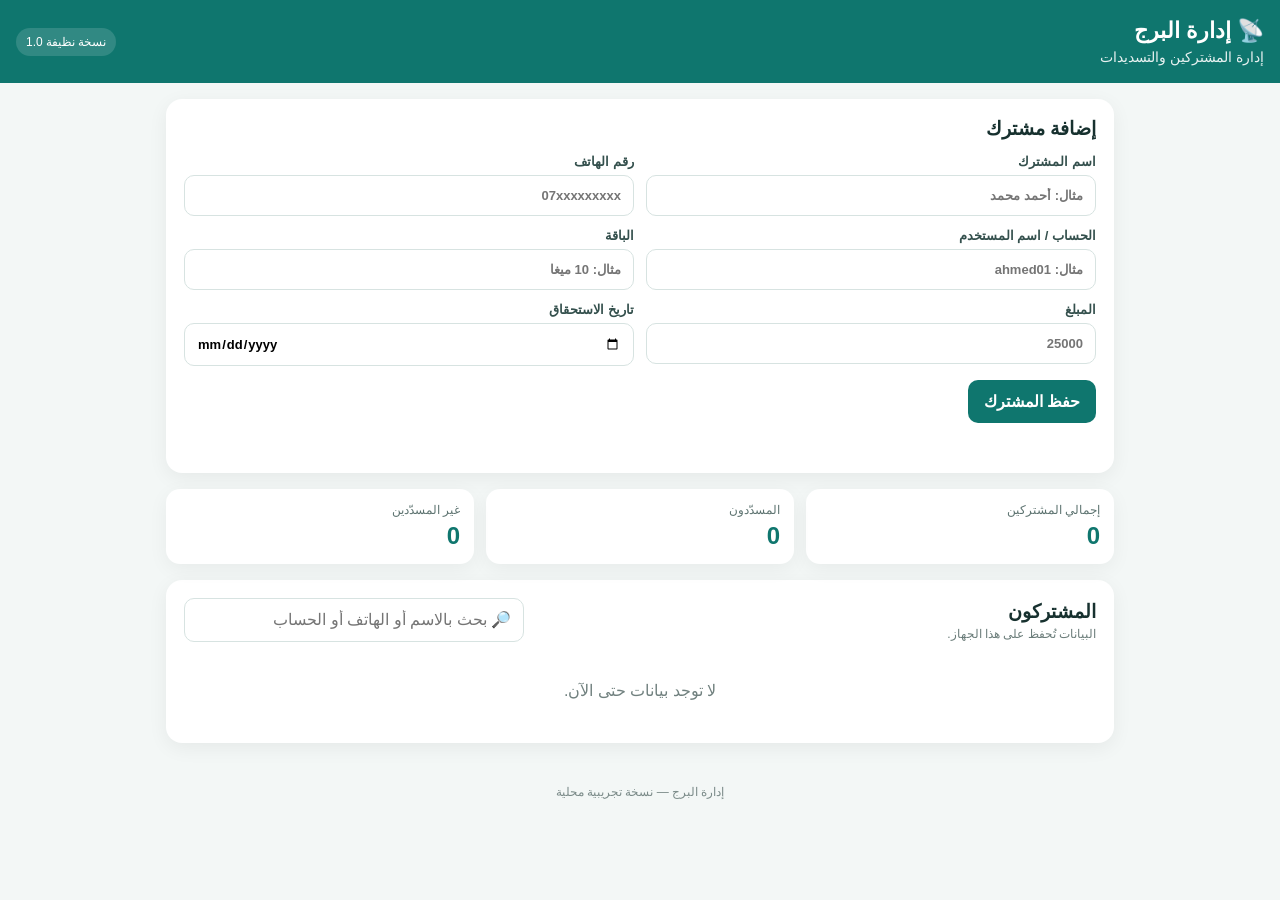
==== index.html @ f70c1285 "Add files via upload" ====
<!doctype html>
<html lang="ar" dir="rtl">
<head>
  <meta charset="utf-8">
  <meta name="viewport" content="width=device-width,initial-scale=1,viewport-fit=cover">
  <meta name="theme-color" content="#0f766e">
  <title>إدارة البرج</title>
  <link rel="stylesheet" href="style.css">
</head>
<body>
  <header class="topbar">
    <div>
      <h1>📡 إدارة البرج</h1>
      <p>إدارة المشتركين والتسديدات</p>
    </div>
    <span class="version">نسخة نظيفة 1.0</span>
  </header>

  <main class="container">
    <section class="card">
      <h2>إضافة مشترك</h2>
      <form id="subscriberForm" autocomplete="off">
        <input type="hidden" id="editId">

        <div class="grid">
          <label>
            اسم المشترك
            <input id="name" required placeholder="مثال: أحمد محمد">
          </label>

          <label>
            رقم الهاتف
            <input id="phone" inputmode="tel" placeholder="07xxxxxxxxx">
          </label>

          <label>
            الحساب / اسم المستخدم
            <input id="account" placeholder="مثال: ahmed01">
          </label>

          <label>
            الباقة
            <input id="plan" placeholder="مثال: 10 ميغا">
          </label>

          <label>
            المبلغ
            <input id="amount" type="number" min="0" step="0.01" placeholder="25000">
          </label>

          <label>
            تاريخ الاستحقاق
            <input id="dueDate" type="date">
          </label>
        </div>

        <div class="actions">
          <button class="primary" type="submit" id="saveBtn">حفظ المشترك</button>
          <button class="secondary" type="button" id="cancelBtn">إلغاء</button>
        </div>

        <div id="message" class="message" aria-live="polite"></div>
      </form>
    </section>

    <section class="stats">
      <div class="stat"><span>إجمالي المشتركين</span><strong id="totalCount">0</strong></div>
      <div class="stat"><span>المسدّدون</span><strong id="paidCount">0</strong></div>
      <div class="stat"><span>غير المسدّدين</span><strong id="unpaidCount">0</strong></div>
    </section>

    <section class="card">
      <div class="listHead">
        <div>
          <h2>المشتركون</h2>
          <p class="hint">البيانات تُحفظ على هذا الجهاز.</p>
        </div>
        <input id="search" class="search" placeholder="🔎 بحث بالاسم أو الهاتف أو الحساب">
      </div>

      <div id="empty" class="empty">لا توجد بيانات حتى الآن.</div>
      <div id="list" class="list"></div>
    </section>
  </main>

  <footer>إدارة البرج — نسخة تجريبية محلية</footer>

  <script src="app.js?v=1.0.0"></script>
</body>
</html>
---- style.css ----
*{box-sizing:border-box}
:root{font-family:-apple-system,BlinkMacSystemFont,"Segoe UI",Tahoma,Arial,sans-serif;color:#17312f;background:#f3f7f6}
body{margin:0;background:#f3f7f6}
button,input{font:inherit}
.topbar{background:#0f766e;color:#fff;padding:18px 16px;display:flex;align-items:center;justify-content:space-between;gap:12px}
.topbar h1{margin:0;font-size:22px}
.topbar p{margin:5px 0 0;opacity:.9;font-size:14px}
.version{background:rgba(255,255,255,.14);padding:7px 10px;border-radius:999px;font-size:12px;white-space:nowrap}
.container{max-width:980px;margin:0 auto;padding:16px}
.card{background:#fff;border-radius:16px;padding:18px;margin-bottom:16px;box-shadow:0 5px 20px rgba(0,0,0,.06)}
h2{margin:0 0 14px;font-size:19px}
.grid{display:grid;grid-template-columns:repeat(2,minmax(0,1fr));gap:12px}
label{display:block;font-size:13px;font-weight:700;color:#34504d}
input{width:100%;margin-top:6px;border:1px solid #d7e3e1;border-radius:10px;padding:12px;background:#fff;outline:none}
input:focus{border-color:#0f766e;box-shadow:0 0 0 3px rgba(15,118,110,.1)}
.actions{display:flex;gap:10px;margin-top:14px}
button{border:0;border-radius:10px;padding:12px 16px;cursor:pointer}
.primary{background:#0f766e;color:#fff;font-weight:700}
.secondary{background:#e8efee;color:#24413e}
.message{min-height:22px;margin-top:10px;font-size:13px;font-weight:700}
.message.ok{color:#087443}
.message.err{color:#b42318}
.stats{display:grid;grid-template-columns:repeat(3,1fr);gap:12px;margin-bottom:16px}
.stat{background:#fff;border-radius:14px;padding:14px;box-shadow:0 5px 20px rgba(0,0,0,.05)}
.stat span{display:block;font-size:12px;color:#5d7370}
.stat strong{display:block;margin-top:5px;font-size:24px;color:#0f766e}
.listHead{display:flex;justify-content:space-between;align-items:center;gap:12px;margin-bottom:14px}
.listHead h2{margin-bottom:4px}
.hint{margin:0;color:#6b7d7a;font-size:12px}
.search{max-width:340px;margin:0}
.list{display:grid;gap:10px}
.item{border:1px solid #e2ebea;border-radius:13px;padding:14px}
.itemTop{display:flex;justify-content:space-between;gap:10px;align-items:flex-start}
.name{font-weight:800;font-size:16px}
.meta{display:grid;grid-template-columns:repeat(2,1fr);gap:7px;margin-top:10px;font-size:12px;color:#506764}
.badge{padding:6px 9px;border-radius:999px;font-size:11px;font-weight:800;white-space:nowrap}
.paid{background:#e6f7ef;color:#087443}
.unpaid{background:#fff0ee;color:#b42318}
.itemActions{display:flex;flex-wrap:wrap;gap:7px;margin-top:12px}
.itemActions button{padding:9px 11px;font-size:12px}
.edit{background:#e8f0ff;color:#164a9c}
.delete{background:#fff0ee;color:#b42318}
.toggle{background:#eef6f5;color:#0f766e}
.empty{text-align:center;color:#71817f;padding:25px 10px}
footer{text-align:center;color:#7b8b89;font-size:12px;padding:10px 16px 24px}
@media(max-width:650px){
  .topbar{align-items:flex-start}
  .version{font-size:10px}
  .grid{grid-template-columns:1fr}
  .stats{grid-template-columns:1fr}
  .listHead{display:block}
  .search{max-width:none;margin-top:10px}
  .meta{grid-template-columns:1fr}
  .actions{flex-direction:column}
  .actions button{width:100%}
}
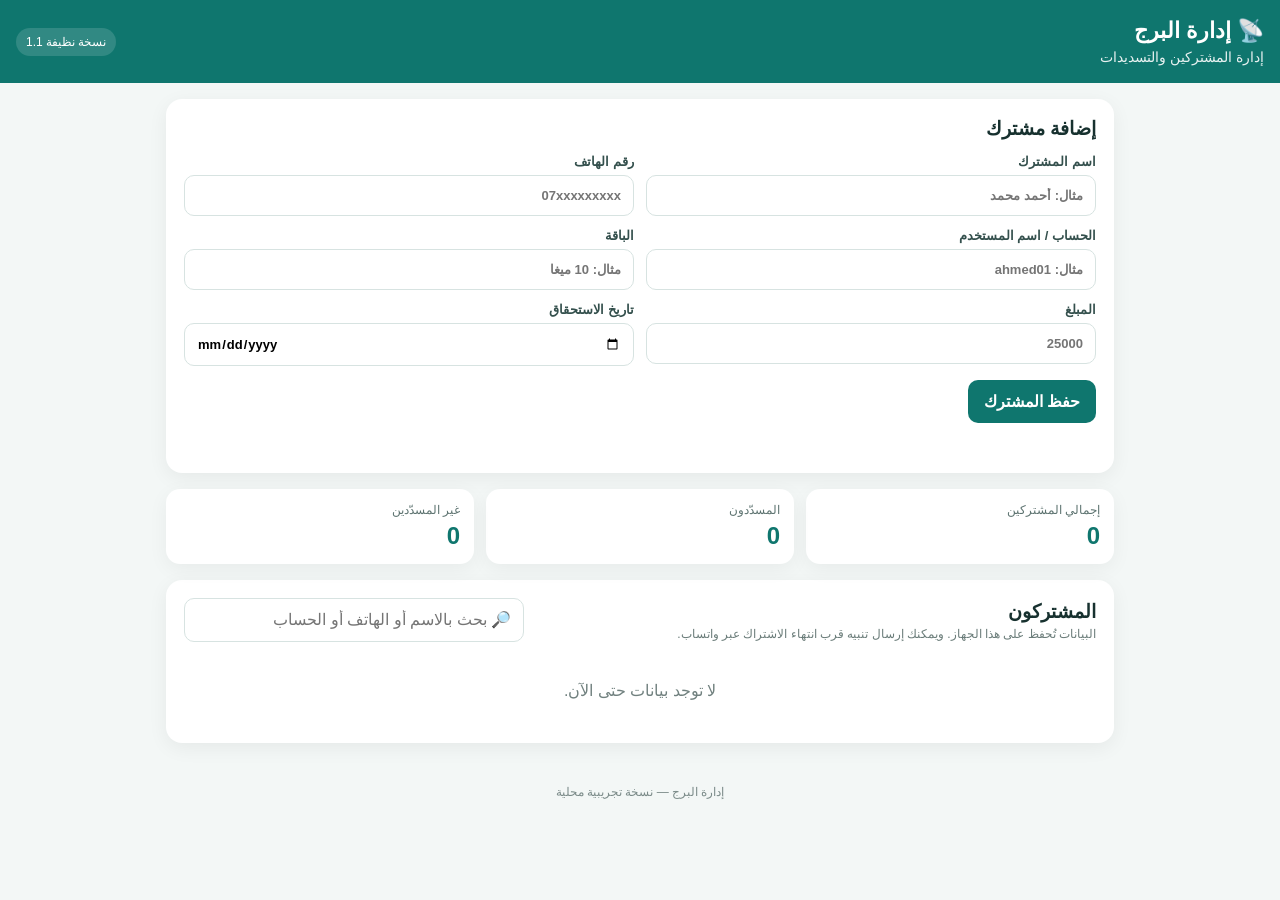
==== commit ef7991e9: "Add files via upload" ====
--- a/index.html
+++ b/index.html
@@ -13,7 +13,7 @@
       <h1>📡 إدارة البرج</h1>
       <p>إدارة المشتركين والتسديدات</p>
     </div>
-    <span class="version">نسخة نظيفة 1.0</span>
+    <span class="version">نسخة نظيفة 1.1</span>
   </header>
 
   <main class="container">
@@ -73,7 +73,7 @@
       <div class="listHead">
         <div>
           <h2>المشتركون</h2>
-          <p class="hint">البيانات تُحفظ على هذا الجهاز.</p>
+          <p class="hint">البيانات تُحفظ على هذا الجهاز. ويمكنك إرسال تنبيه قرب انتهاء الاشتراك عبر واتساب.</p>
         </div>
         <input id="search" class="search" placeholder="🔎 بحث بالاسم أو الهاتف أو الحساب">
       </div>
@@ -85,6 +85,6 @@
 
   <footer>إدارة البرج — نسخة تجريبية محلية</footer>
 
-  <script src="app.js?v=1.0.0"></script>
+  <script src="app.js?v=1.1.0"></script>
 </body>
 </html>
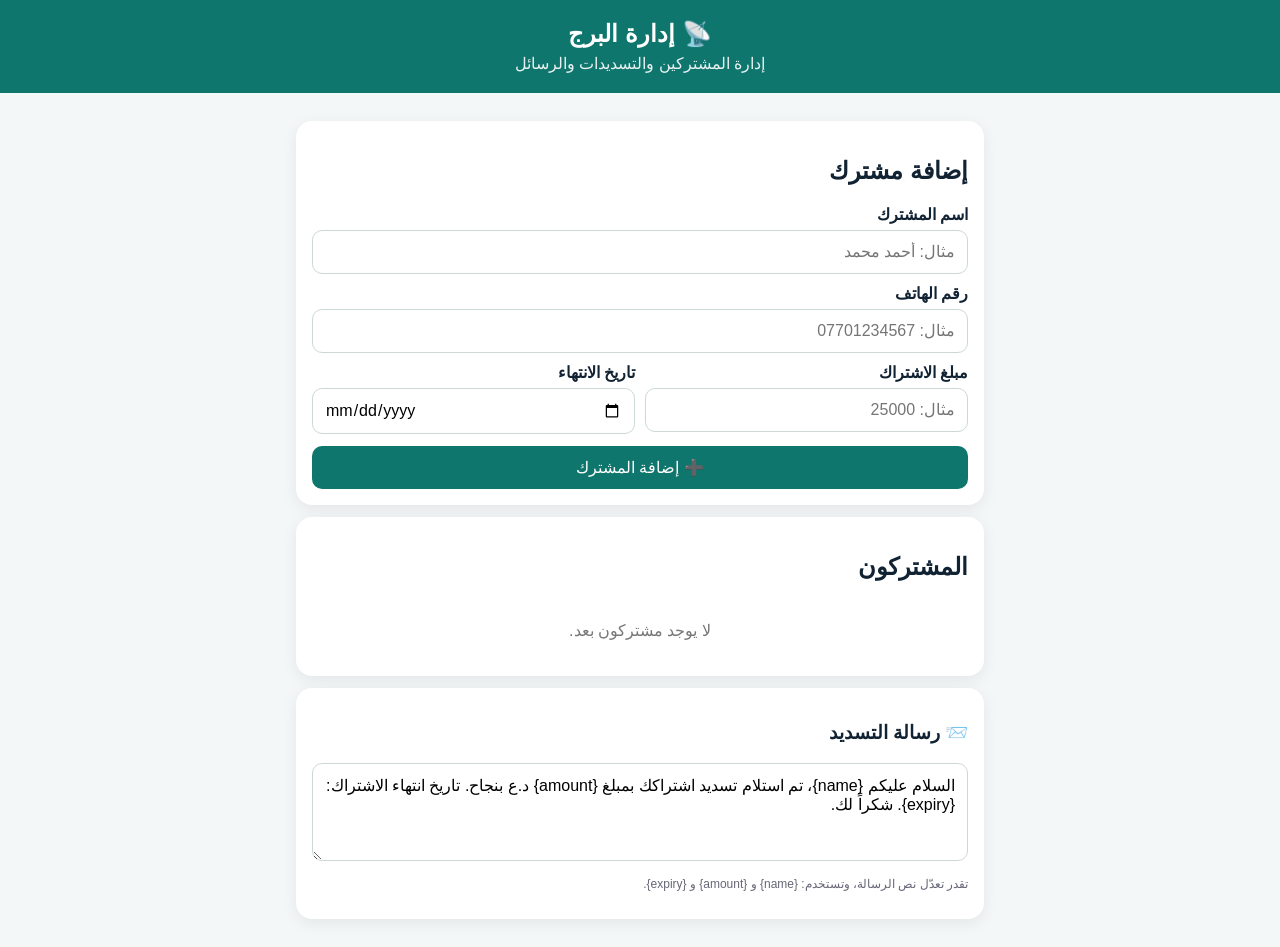
==== commit d31f7a28: "Add files via upload" ====
--- a/index.html
+++ b/index.html
@@ -1,90 +1,190 @@
 <!doctype html>
 <html lang="ar" dir="rtl">
 <head>
-  <meta charset="utf-8">
-  <meta name="viewport" content="width=device-width,initial-scale=1,viewport-fit=cover">
-  <meta name="theme-color" content="#0f766e">
-  <title>إدارة البرج</title>
-  <link rel="stylesheet" href="style.css">
+<meta charset="utf-8">
+<meta name="viewport" content="width=device-width,initial-scale=1,viewport-fit=cover">
+<meta name="theme-color" content="#0f766e">
+<title>إدارة البرج</title>
+<style>
+*{box-sizing:border-box}
+body{margin:0;font-family:-apple-system,BlinkMacSystemFont,"Segoe UI",Arial,sans-serif;background:#f3f7f7;color:#123;min-height:100vh}
+header{background:#0f766e;color:#fff;padding:20px 16px;text-align:center}
+header h1{margin:0 0 6px;font-size:24px}
+header p{margin:0;opacity:.9}
+.container{max-width:720px;margin:auto;padding:16px}
+.card{background:#fff;border-radius:16px;padding:16px;margin:12px 0;box-shadow:0 4px 16px #00000012}
+label{display:block;font-weight:700;margin:10px 0 6px}
+input,button,textarea{font:inherit}
+input,textarea{width:100%;padding:12px;border:1px solid #ccd8d8;border-radius:10px;background:#fff}
+button{border:0;border-radius:10px;padding:12px 15px;cursor:pointer}
+.primary{background:#0f766e;color:#fff}
+.secondary{background:#e6f3f1;color:#0f766e}
+.danger{background:#fee2e2;color:#991b1b}
+.row{display:grid;grid-template-columns:1fr 1fr;gap:10px}
+.actions{display:flex;gap:8px;flex-wrap:wrap;margin-top:12px}
+.actions button{flex:1;min-width:140px}
+.subscriber{border:1px solid #e1e8e8;border-radius:12px;padding:12px;margin:10px 0}
+.status{font-size:13px;color:#667;margin-top:5px}
+.empty{text-align:center;color:#777;padding:20px}
+#toast{position:fixed;bottom:20px;left:20px;right:20px;background:#123;color:#fff;padding:12px;border-radius:10px;display:none;text-align:center}
+.small{font-size:12px;color:#667}
+</style>
 </head>
 <body>
-  <header class="topbar">
-    <div>
-      <h1>📡 إدارة البرج</h1>
-      <p>إدارة المشتركين والتسديدات</p>
-    </div>
-    <span class="version">نسخة نظيفة 1.1</span>
-  </header>
+<header>
+<h1>📡 إدارة البرج</h1>
+<p>إدارة المشتركين والتسديدات والرسائل</p>
+</header>
 
-  <main class="container">
-    <section class="card">
-      <h2>إضافة مشترك</h2>
-      <form id="subscriberForm" autocomplete="off">
-        <input type="hidden" id="editId">
+<div class="container">
+<div class="card">
+<h2>إضافة مشترك</h2>
+<label>اسم المشترك</label>
+<input id="name" placeholder="مثال: أحمد محمد">
+<label>رقم الهاتف</label>
+<input id="phone" inputmode="tel" placeholder="مثال: 07701234567">
+<div class="row">
+<div>
+<label>مبلغ الاشتراك</label>
+<input id="amount" type="number" placeholder="مثال: 25000">
+</div>
+<div>
+<label>تاريخ الانتهاء</label>
+<input id="expiry" type="date">
+</div>
+</div>
+<div class="actions">
+<button class="primary" onclick="addSubscriber()">➕ إضافة المشترك</button>
+</div>
+</div>
 
-        <div class="grid">
-          <label>
-            اسم المشترك
-            <input id="name" required placeholder="مثال: أحمد محمد">
-          </label>
+<div class="card">
+<h2>المشتركون</h2>
+<div id="list"></div>
+</div>
 
-          <label>
-            رقم الهاتف
-            <input id="phone" inputmode="tel" placeholder="07xxxxxxxxx">
-          </label>
+<div class="card">
+<h3>📨 رسالة التسديد</h3>
+<textarea id="messageTemplate" rows="4">السلام عليكم {name}، تم استلام تسديد اشتراكك بمبلغ {amount} د.ع بنجاح. تاريخ انتهاء الاشتراك: {expiry}. شكراً لك.</textarea>
+<p class="small">تقدر تعدّل نص الرسالة، وتستخدم: {name} و {amount} و {expiry}.</p>
+</div>
+</div>
 
-          <label>
-            الحساب / اسم المستخدم
-            <input id="account" placeholder="مثال: ahmed01">
-          </label>
+<div id="toast"></div>
 
-          <label>
-            الباقة
-            <input id="plan" placeholder="مثال: 10 ميغا">
-          </label>
+<script>
+const KEY='tower_subscribers_v2';
+let subscribers=JSON.parse(localStorage.getItem(KEY)||'[]');
 
-          <label>
-            المبلغ
-            <input id="amount" type="number" min="0" step="0.01" placeholder="25000">
-          </label>
+function save(){localStorage.setItem(KEY,JSON.stringify(subscribers));render();}
+function toast(t){const e=document.getElementById('toast');e.textContent=t;e.style.display='block';setTimeout(()=>e.style.display='none',2200)}
 
-          <label>
-            تاريخ الاستحقاق
-            <input id="dueDate" type="date">
-          </label>
-        </div>
+function addSubscriber(){
+ const name=document.getElementById('name').value.trim();
+ const phone=document.getElementById('phone').value.trim();
+ const amount=document.getElementById('amount').value.trim();
+ const expiry=document.getElementById('expiry').value;
+ if(!name||!phone){toast('اكتب اسم المشترك ورقم الهاتف');return}
+ subscribers.push({id:Date.now(),name,phone,amount,expiry,paid:false,paidAt:''});
+ document.getElementById('name').value='';
+ document.getElementById('phone').value='';
+ document.getElementById('amount').value='';
+ document.getElementById('expiry').value='';
+ save(); toast('تمت إضافة المشترك');
+}
 
-        <div class="actions">
-          <button class="primary" type="submit" id="saveBtn">حفظ المشترك</button>
-          <button class="secondary" type="button" id="cancelBtn">إلغاء</button>
-        </div>
+function markPaid(id){
+ const s=subscribers.find(x=>x.id===id);
+ if(!s)return;
+ s.paid=true;
+ s.paidAt=new Date().toLocaleString('ar-IQ');
+ s.receiptNo='BRG-'+String(s.id).slice(-6);
+ save();
+ toast('تم تسجيل التسديد وإنشاء الإيصال');
+ showReceipt(s.id);
+}
 
-        <div id="message" class="message" aria-live="polite"></div>
-      </form>
-    </section>
+function messageFor(s){
+ const t=document.getElementById('messageTemplate').value;
+ return t.replaceAll('{name}',s.name).replaceAll('{amount}',s.amount||'').replaceAll('{expiry}',s.expiry||'');
+}
 
-    <section class="stats">
-      <div class="stat"><span>إجمالي المشتركين</span><strong id="totalCount">0</strong></div>
-      <div class="stat"><span>المسدّدون</span><strong id="paidCount">0</strong></div>
-      <div class="stat"><span>غير المسدّدين</span><strong id="unpaidCount">0</strong></div>
-    </section>
+function sendWhatsApp(id){
+ const s=subscribers.find(x=>x.id===id);
+ if(!s)return;
+ if(!s.paid){toast('سجّل التسديد أولاً');return}
+ const text=receiptMessage(s);
+ const digits=s.phone.replace(/[^0-9]/g,'');
+ let phone=digits;
+ if(phone.startsWith('0')) phone='964'+phone.slice(1);
+ const url='https://wa.me/'+phone+'?text='+encodeURIComponent(text);
+ window.open(url,'_blank');
+}
 
-    <section class="card">
-      <div class="listHead">
-        <div>
-          <h2>المشتركون</h2>
-          <p class="hint">البيانات تُحفظ على هذا الجهاز. ويمكنك إرسال تنبيه قرب انتهاء الاشتراك عبر واتساب.</p>
-        </div>
-        <input id="search" class="search" placeholder="🔎 بحث بالاسم أو الهاتف أو الحساب">
-      </div>
+function receiptMessage(s){
+ return `إيصال تسديد اشتراك
+رقم الإيصال: ${s.receiptNo||''}
+اسم المشترك: ${s.name}
+المبلغ: ${s.amount||''} د.ع
+حالة الدفع: تم التسديد
+تاريخ التسديد: ${s.paidAt||''}
+تاريخ انتهاء الاشتراك: ${s.expiry||'غير محدد'}
+شكراً لتسديدكم.`;
+}
 
-      <div id="empty" class="empty">لا توجد بيانات حتى الآن.</div>
-      <div id="list" class="list"></div>
-    </section>
-  </main>
+function showReceipt(id){
+ const s=subscribers.find(x=>x.id===id);
+ if(!s)return;
+ const old=document.getElementById('receiptBox');
+ if(old) old.remove();
+ const box=document.createElement('div');
+ box.id='receiptBox';
+ box.className='card';
+ box.innerHTML=`
+ <h2>🧾 إيصال التسديد</h2>
+ <div class="subscriber">
+  <b>إيصال رقم: ${esc(s.receiptNo||'')}</b>
+  <div>👤 ${esc(s.name)}</div>
+  <div>📱 ${esc(s.phone)}</div>
+  <div>💰 المبلغ: ${esc(s.amount||'')} د.ع</div>
+  <div>✅ الحالة: تم التسديد</div>
+  <div>🕒 تاريخ التسديد: ${esc(s.paidAt||'')}</div>
+  <div>📅 انتهاء الاشتراك: ${esc(s.expiry||'غير محدد')}</div>
+  <div class="actions">
+   <button class="primary" onclick="sendWhatsApp(${s.id})">📲 إرسال الإيصال واتساب</button>
+   <button class="secondary" onclick="document.getElementById('receiptBox').remove()">إغلاق</button>
+  </div>
+ </div>`;
+ document.querySelector('.container').insertBefore(box, document.querySelector('.container').firstElementChild);
+}
 
-  <footer>إدارة البرج — نسخة تجريبية محلية</footer>
+function deleteSubscriber(id){
+ if(confirm('حذف هذا المشترك؟')){
+  subscribers=subscribers.filter(x=>x.id!==id);save();toast('تم الحذف');
+ }
+}
 
-  <script src="app.js?v=1.1.0"></script>
+function render(){
+ const list=document.getElementById('list');
+ if(!subscribers.length){list.innerHTML='<div class="empty">لا يوجد مشتركون بعد.</div>';return}
+ list.innerHTML=subscribers.map(s=>`
+ <div class="subscriber">
+   <b>${esc(s.name)}</b>
+   <div>📱 ${esc(s.phone)}</div>
+   <div>💰 ${esc(s.amount||'')} د.ع</div>
+   <div>📅 الانتهاء: ${esc(s.expiry||'غير محدد')}</div>
+   <div class="status">${s.paid?'✅ تم التسديد '+esc(s.paidAt):'⏳ لم يتم التسديد'}</div>
+   <div class="actions">
+    ${s.paid
+ ? '<button class="primary" onclick="showReceipt('+s.id+')">🧾 عرض الإيصال</button>'
+ : '<button class="primary" onclick="markPaid('+s.id+')">✅ تم تسديد المبلغ</button>'}
+    ${s.paid ? '<button class="secondary" onclick="sendWhatsApp('+s.id+')">📲 إرسال الإيصال واتساب</button>' : ''}
+    <button class="danger" onclick="deleteSubscriber(${s.id})">🗑️ حذف</button>
+   </div>
+ </div>`).join('');
+}
+function esc(v){return String(v??'').replace(/[&<>"']/g,m=>({'&':'&amp;','<':'&lt;','>':'&gt;','"':'&quot;',"'":'&#039;'}[m]))}
+render();
+</script>
 </body>
-</html>
+</html>
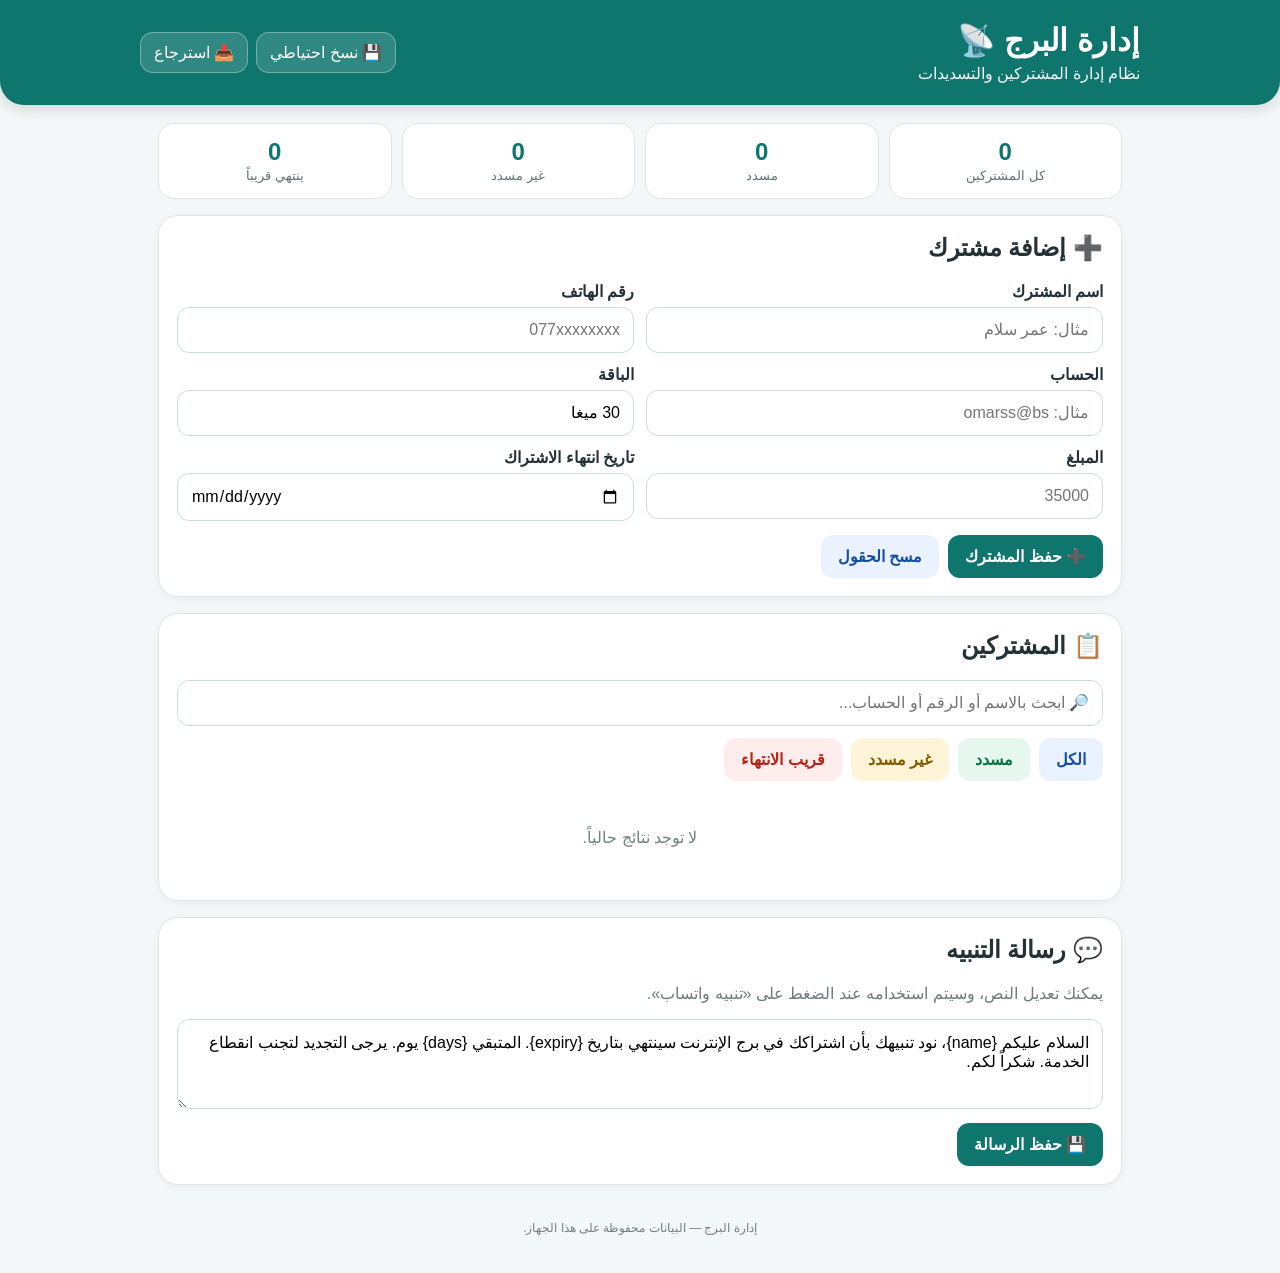
==== commit fef7f3b1: "Add files via upload" ====
--- a/index.html
+++ b/index.html
@@ -7,184 +7,372 @@
 <title>إدارة البرج</title>
 <style>
 *{box-sizing:border-box}
-body{margin:0;font-family:-apple-system,BlinkMacSystemFont,"Segoe UI",Arial,sans-serif;background:#f3f7f7;color:#123;min-height:100vh}
-header{background:#0f766e;color:#fff;padding:20px 16px;text-align:center}
-header h1{margin:0 0 6px;font-size:24px}
-header p{margin:0;opacity:.9}
-.container{max-width:720px;margin:auto;padding:16px}
-.card{background:#fff;border-radius:16px;padding:16px;margin:12px 0;box-shadow:0 4px 16px #00000012}
-label{display:block;font-weight:700;margin:10px 0 6px}
-input,button,textarea{font:inherit}
-input,textarea{width:100%;padding:12px;border:1px solid #ccd8d8;border-radius:10px;background:#fff}
-button{border:0;border-radius:10px;padding:12px 15px;cursor:pointer}
-.primary{background:#0f766e;color:#fff}
-.secondary{background:#e6f3f1;color:#0f766e}
-.danger{background:#fee2e2;color:#991b1b}
-.row{display:grid;grid-template-columns:1fr 1fr;gap:10px}
-.actions{display:flex;gap:8px;flex-wrap:wrap;margin-top:12px}
-.actions button{flex:1;min-width:140px}
-.subscriber{border:1px solid #e1e8e8;border-radius:12px;padding:12px;margin:10px 0}
-.status{font-size:13px;color:#667;margin-top:5px}
-.empty{text-align:center;color:#777;padding:20px}
-#toast{position:fixed;bottom:20px;left:20px;right:20px;background:#123;color:#fff;padding:12px;border-radius:10px;display:none;text-align:center}
-.small{font-size:12px;color:#667}
+body{margin:0;background:#f3f7f7;color:#243238;font-family:-apple-system,BlinkMacSystemFont,"Segoe UI",Tahoma,Arial,sans-serif}
+button,input,select,textarea{font:inherit}
+button{cursor:pointer;border:0}
+.container{max-width:1000px;margin:auto;padding:18px}
+.header{background:#0f766e;color:#fff;padding:22px 18px;border-radius:0 0 24px 24px;box-shadow:0 4px 15px #0002}
+.headerRow{display:flex;justify-content:space-between;align-items:center;gap:12px}
+.logo{font-size:31px;font-weight:800}
+.subtitle{font-size:16px;opacity:.95;margin-top:5px}
+.headerBtns{display:flex;gap:8px;flex-wrap:wrap}
+.smallBtn{background:#ffffff22;color:#fff;border:1px solid #ffffff55;padding:10px 13px;border-radius:13px}
+.card{background:#fff;border:1px solid #dbe7e7;border-radius:20px;padding:18px;margin:16px 0;box-shadow:0 2px 8px #0000000b}
+h2,h3{margin-top:0}
+.grid{display:grid;grid-template-columns:repeat(2,minmax(0,1fr));gap:12px}
+@media(max-width:650px){.grid{grid-template-columns:1fr}.headerRow{align-items:flex-start;flex-direction:column}}
+label{display:block;font-weight:700;margin-bottom:6px}
+input,select,textarea{width:100%;padding:13px;border:1px solid #cfdcdc;border-radius:12px;background:#fff;outline:none}
+input:focus,textarea:focus{border-color:#0f766e;box-shadow:0 0 0 3px #0f766e18}
+textarea{min-height:90px;resize:vertical}
+.primary{background:#0f766e;color:#fff;padding:12px 17px;border-radius:12px;font-weight:800}
+.secondary{background:#eaf1ff;color:#174ea6;padding:12px 17px;border-radius:12px;font-weight:800}
+.success{background:#e6f7ef;color:#087443;padding:12px 17px;border-radius:12px;font-weight:800}
+.warning{background:#fff4d8;color:#805d00;padding:12px 17px;border-radius:12px;font-weight:800}
+.danger{background:#ffeded;color:#b42318;padding:12px 17px;border-radius:12px;font-weight:800}
+.row{display:flex;gap:9px;flex-wrap:wrap;align-items:center}
+.stats{display:grid;grid-template-columns:repeat(4,1fr);gap:10px}
+@media(max-width:650px){.stats{grid-template-columns:repeat(2,1fr)}}
+.stat{background:#fff;border:1px solid #dbe7e7;border-radius:16px;padding:14px;text-align:center}
+.stat b{display:block;font-size:24px;color:#0f766e}
+.stat span{font-size:13px;color:#607174}
+.search{margin-bottom:12px}
+.subscriber{background:#fff;border:1px solid #dbe7e7;border-radius:20px;padding:17px;margin:13px 0;box-shadow:0 2px 8px #00000009}
+.subTop{display:flex;justify-content:space-between;gap:10px;align-items:flex-start}
+.name{font-size:21px;font-weight:900}
+.badge{display:inline-block;padding:7px 11px;border-radius:999px;font-weight:800;font-size:13px}
+.paidBadge{background:#e1f7ed;color:#087443}
+.unpaidBadge{background:#fff0f0;color:#b42318}
+.info{margin:12px 0;line-height:1.9;color:#506064}
+.info div{margin:2px 0}
+.actions{display:flex;gap:8px;flex-wrap:wrap}
+.actions button{flex:1 1 130px}
+.receipt{margin-top:12px;background:#f8fbfb;border:1px dashed #9bb8b8;border-radius:16px;padding:15px}
+.receiptTitle{text-align:center;font-size:20px;font-weight:900;color:#0f766e;margin-bottom:10px}
+.receiptLine{display:flex;justify-content:space-between;gap:10px;padding:6px 0;border-bottom:1px solid #e2ecec}
+.receiptLine:last-child{border-bottom:0}
+.muted{color:#6b7b7e}
+.empty{text-align:center;padding:35px;color:#718083}
+.notice{background:#fff7df;border:1px solid #efd994;color:#6e5600;padding:13px;border-radius:14px;margin:12px 0}
+.footer{text-align:center;color:#718083;padding:20px;font-size:12px}
+.modal{position:fixed;inset:0;background:#0008;display:none;align-items:flex-end;justify-content:center;padding:12px;z-index:20}
+.modal.show{display:flex}
+.modalBox{width:min(700px,100%);max-height:90vh;overflow:auto;background:#fff;border-radius:22px;padding:18px}
+.modalHead{display:flex;justify-content:space-between;align-items:center}
+.close{background:#eee;border-radius:50%;width:40px;height:40px;font-size:22px}
+hr{border:0;border-top:1px solid #e5eeee;margin:18px 0}
 </style>
 </head>
 <body>
-<header>
-<h1>📡 إدارة البرج</h1>
-<p>إدارة المشتركين والتسديدات والرسائل</p>
+
+<header class="header">
+  <div class="container" style="padding:0">
+    <div class="headerRow">
+      <div>
+        <div class="logo">إدارة البرج 📡</div>
+        <div class="subtitle">نظام إدارة المشتركين والتسديدات</div>
+      </div>
+      <div class="headerBtns">
+        <button class="smallBtn" onclick="backupData()">💾 نسخ احتياطي</button>
+        <button class="smallBtn" onclick="document.getElementById('restoreInput').click()">📥 استرجاع</button>
+        <input id="restoreInput" type="file" accept=".json,application/json" style="display:none" onchange="restoreData(event)">
+      </div>
+    </div>
+  </div>
 </header>
 
-<div class="container">
-<div class="card">
-<h2>إضافة مشترك</h2>
-<label>اسم المشترك</label>
-<input id="name" placeholder="مثال: أحمد محمد">
-<label>رقم الهاتف</label>
-<input id="phone" inputmode="tel" placeholder="مثال: 07701234567">
-<div class="row">
-<div>
-<label>مبلغ الاشتراك</label>
-<input id="amount" type="number" placeholder="مثال: 25000">
+<main class="container">
+
+<section class="stats">
+  <div class="stat"><b id="totalCount">0</b><span>كل المشتركين</span></div>
+  <div class="stat"><b id="paidCount">0</b><span>مسدد</span></div>
+  <div class="stat"><b id="unpaidCount">0</b><span>غير مسدد</span></div>
+  <div class="stat"><b id="expiringCount">0</b><span>ينتهي قريباً</span></div>
+</section>
+
+<section class="card">
+  <h2>➕ إضافة مشترك</h2>
+  <div class="grid">
+    <div>
+      <label>اسم المشترك</label>
+      <input id="name" placeholder="مثال: عمر سلام">
+    </div>
+    <div>
+      <label>رقم الهاتف</label>
+      <input id="phone" inputmode="tel" placeholder="077xxxxxxxx">
+    </div>
+    <div>
+      <label>الحساب</label>
+      <input id="account" placeholder="مثال: omarss@bs">
+    </div>
+    <div>
+      <label>الباقة</label>
+      <input id="plan" value="30 ميغا" placeholder="مثال: 30 ميغا">
+    </div>
+    <div>
+      <label>المبلغ</label>
+      <input id="amount" type="number" min="0" placeholder="35000">
+    </div>
+    <div>
+      <label>تاريخ انتهاء الاشتراك</label>
+      <input id="expiry" type="date">
+    </div>
+  </div>
+  <div class="row" style="margin-top:14px">
+    <button class="primary" onclick="addSubscriber()">➕ حفظ المشترك</button>
+    <button class="secondary" onclick="clearForm()">مسح الحقول</button>
+  </div>
+</section>
+
+<section class="card">
+  <h2>📋 المشتركين</h2>
+  <input class="search" id="search" placeholder="🔎 ابحث بالاسم أو الرقم أو الحساب..." oninput="render()">
+  <div class="row" style="margin-bottom:12px">
+    <button class="secondary" onclick="setFilter('all')">الكل</button>
+    <button class="success" onclick="setFilter('paid')">مسدد</button>
+    <button class="warning" onclick="setFilter('unpaid')">غير مسدد</button>
+    <button class="danger" onclick="setFilter('expiring')">قريب الانتهاء</button>
+  </div>
+  <div id="list"></div>
+</section>
+
+<section class="card">
+  <h2>💬 رسالة التنبيه</h2>
+  <p class="muted">يمكنك تعديل النص، وسيتم استخدامه عند الضغط على «تنبيه واتساب».</p>
+  <textarea id="reminderTemplate">السلام عليكم {name}، نود تنبيهك بأن اشتراكك في برج الإنترنت سينتهي بتاريخ {expiry}. المتبقي {days} يوم. يرجى التجديد لتجنب انقطاع الخدمة. شكراً لكم.</textarea>
+  <div class="row" style="margin-top:10px">
+    <button class="primary" onclick="saveTemplate()">💾 حفظ الرسالة</button>
+  </div>
+</section>
+
+<div class="footer">إدارة البرج — البيانات محفوظة على هذا الجهاز.</div>
+</main>
+
+<div id="modal" class="modal">
+  <div class="modalBox">
+    <div class="modalHead">
+      <h2 id="modalTitle">إيصال الدفع</h2>
+      <button class="close" onclick="closeModal()">×</button>
+    </div>
+    <div id="modalContent"></div>
+  </div>
 </div>
-<div>
-<label>تاريخ الانتهاء</label>
-<input id="expiry" type="date">
-</div>
-</div>
-<div class="actions">
-<button class="primary" onclick="addSubscriber()">➕ إضافة المشترك</button>
-</div>
-</div>
-
-<div class="card">
-<h2>المشتركون</h2>
-<div id="list"></div>
-</div>
-
-<div class="card">
-<h3>📨 رسالة التسديد</h3>
-<textarea id="messageTemplate" rows="4">السلام عليكم {name}، تم استلام تسديد اشتراكك بمبلغ {amount} د.ع بنجاح. تاريخ انتهاء الاشتراك: {expiry}. شكراً لك.</textarea>
-<p class="small">تقدر تعدّل نص الرسالة، وتستخدم: {name} و {amount} و {expiry}.</p>
-</div>
-</div>
-
-<div id="toast"></div>
 
 <script>
-const KEY='tower_subscribers_v2';
-let subscribers=JSON.parse(localStorage.getItem(KEY)||'[]');
-
-function save(){localStorage.setItem(KEY,JSON.stringify(subscribers));render();}
-function toast(t){const e=document.getElementById('toast');e.textContent=t;e.style.display='block';setTimeout(()=>e.style.display='none',2200)}
-
+const KEY="tower_management_subscribers_v3";
+const TEMPLATE_KEY="tower_management_reminder_template_v3";
+let subscribers=JSON.parse(localStorage.getItem(KEY)||"[]");
+let filter="all";
+
+function save(){localStorage.setItem(KEY,JSON.stringify(subscribers));}
+function uid(){return Date.now().toString(36)+Math.random().toString(36).slice(2,8);}
+function money(n){return Number(n||0).toLocaleString("ar-IQ")+" د.ع";}
+function today(){return new Date().toISOString().slice(0,10);}
+function daysLeft(date){
+  if(!date)return null;
+  const a=new Date(); a.setHours(0,0,0,0);
+  const b=new Date(date+"T00:00:00"); 
+  return Math.ceil((b-a)/86400000);
+}
+function formatDate(date){
+  if(!date)return "-";
+  const d=new Date(date+"T00:00:00");
+  return d.toLocaleDateString("ar-IQ",{year:"numeric",month:"2-digit",day:"2-digit"});
+}
+function normalizePhone(phone){
+  let p=String(phone||"").replace(/[^\d+]/g,"");
+  if(p.startsWith("00"))p="+"+p.slice(2);
+  if(p.startsWith("0"))p="+964"+p.slice(1);
+  if(!p.startsWith("+"))p="+"+p;
+  return p.replace("+","");
+}
+function waUrl(phone,text){
+  return "https://wa.me/"+normalizePhone(phone)+"?text="+encodeURIComponent(text);
+}
+function messageTemplate(s){
+  let days=daysLeft(s.expiry);
+  let t=document.getElementById("reminderTemplate").value;
+  return t.replaceAll("{name}",s.name||"")
+    .replaceAll("{expiry}",formatDate(s.expiry))
+    .replaceAll("{days}",String(days===null?"":days))
+    .replaceAll("{amount}",money(s.amount));
+}
+function receiptText(s){
+  return "إيصال تسديد - إدارة البرج\n"+
+    "رقم الإيصال: "+(s.receiptNo||"-")+"\n"+
+    "المشترك: "+s.name+"\n"+
+    "الهاتف: "+s.phone+"\n"+
+    "الحساب: "+(s.account||"-")+"\n"+
+    "الباقة: "+(s.plan||"-")+"\n"+
+    "المبلغ: "+money(s.amount)+"\n"+
+    "حالة التسديد: تم تسديد المبلغ ✅\n"+
+    "تاريخ التسديد: "+formatDate(s.paidAt)+"\n"+
+    "تاريخ انتهاء الاشتراك: "+formatDate(s.expiry)+"\n\n"+
+    "شكراً لتسديدكم، نتمنى لكم خدمة مستقرة.";
+}
+function setFilter(f){filter=f;render();}
+function clearForm(){
+  ["name","phone","account","plan","amount","expiry"].forEach(id=>document.getElementById(id).value=id==="plan"?"30 ميغا":"");
+}
 function addSubscriber(){
- const name=document.getElementById('name').value.trim();
- const phone=document.getElementById('phone').value.trim();
- const amount=document.getElementById('amount').value.trim();
- const expiry=document.getElementById('expiry').value;
- if(!name||!phone){toast('اكتب اسم المشترك ورقم الهاتف');return}
- subscribers.push({id:Date.now(),name,phone,amount,expiry,paid:false,paidAt:''});
- document.getElementById('name').value='';
- document.getElementById('phone').value='';
- document.getElementById('amount').value='';
- document.getElementById('expiry').value='';
- save(); toast('تمت إضافة المشترك');
-}
-
+  const s={
+    id:uid(),
+    name:document.getElementById("name").value.trim(),
+    phone:document.getElementById("phone").value.trim(),
+    account:document.getElementById("account").value.trim(),
+    plan:document.getElementById("plan").value.trim(),
+    amount:Number(document.getElementById("amount").value||0),
+    expiry:document.getElementById("expiry").value,
+    paid:false,
+    paidAt:"",
+    receiptNo:""
+  };
+  if(!s.name){alert("اكتب اسم المشترك");return;}
+  if(!s.phone){alert("اكتب رقم الهاتف");return;}
+  if(!s.expiry){alert("اختر تاريخ انتهاء الاشتراك");return;}
+  subscribers.unshift(s);save();clearForm();render();
+  alert("تم حفظ المشترك بنجاح ✅");
+}
 function markPaid(id){
- const s=subscribers.find(x=>x.id===id);
- if(!s)return;
- s.paid=true;
- s.paidAt=new Date().toLocaleString('ar-IQ');
- s.receiptNo='BRG-'+String(s.id).slice(-6);
- save();
- toast('تم تسجيل التسديد وإنشاء الإيصال');
- showReceipt(s.id);
-}
-
-function messageFor(s){
- const t=document.getElementById('messageTemplate').value;
- return t.replaceAll('{name}',s.name).replaceAll('{amount}',s.amount||'').replaceAll('{expiry}',s.expiry||'');
-}
-
-function sendWhatsApp(id){
- const s=subscribers.find(x=>x.id===id);
- if(!s)return;
- if(!s.paid){toast('سجّل التسديد أولاً');return}
- const text=receiptMessage(s);
- const digits=s.phone.replace(/[^0-9]/g,'');
- let phone=digits;
- if(phone.startsWith('0')) phone='964'+phone.slice(1);
- const url='https://wa.me/'+phone+'?text='+encodeURIComponent(text);
- window.open(url,'_blank');
-}
-
-function receiptMessage(s){
- return `إيصال تسديد اشتراك
-رقم الإيصال: ${s.receiptNo||''}
-اسم المشترك: ${s.name}
-المبلغ: ${s.amount||''} د.ع
-حالة الدفع: تم التسديد
-تاريخ التسديد: ${s.paidAt||''}
-تاريخ انتهاء الاشتراك: ${s.expiry||'غير محدد'}
-شكراً لتسديدكم.`;
-}
-
+  const s=subscribers.find(x=>x.id===id); if(!s)return;
+  if(s.paid){showReceipt(id);return;}
+  s.paid=true;
+  s.paidAt=today();
+  s.receiptNo="BR-"+new Date().getTime().toString().slice(-8);
+  save();render();showReceipt(id);
+}
+function cancelPaid(id){
+  const s=subscribers.find(x=>x.id===id); if(!s)return;
+  if(confirm("هل تريد إلغاء حالة التسديد؟")){
+    s.paid=false;s.paidAt="";s.receiptNo="";save();render();
+  }
+}
+function deleteSubscriber(id){
+  if(!confirm("حذف هذا المشترك نهائياً؟"))return;
+  subscribers=subscribers.filter(x=>x.id!==id);save();render();
+}
+function editSubscriber(id){
+  const s=subscribers.find(x=>x.id===id); if(!s)return;
+  document.getElementById("name").value=s.name||"";
+  document.getElementById("phone").value=s.phone||"";
+  document.getElementById("account").value=s.account||"";
+  document.getElementById("plan").value=s.plan||"";
+  document.getElementById("amount").value=s.amount||"";
+  document.getElementById("expiry").value=s.expiry||"";
+  subscribers=subscribers.filter(x=>x.id!==id);save();render();
+  window.scrollTo({top:0,behavior:"smooth"});
+}
 function showReceipt(id){
- const s=subscribers.find(x=>x.id===id);
- if(!s)return;
- const old=document.getElementById('receiptBox');
- if(old) old.remove();
- const box=document.createElement('div');
- box.id='receiptBox';
- box.className='card';
- box.innerHTML=`
- <h2>🧾 إيصال التسديد</h2>
- <div class="subscriber">
-  <b>إيصال رقم: ${esc(s.receiptNo||'')}</b>
-  <div>👤 ${esc(s.name)}</div>
-  <div>📱 ${esc(s.phone)}</div>
-  <div>💰 المبلغ: ${esc(s.amount||'')} د.ع</div>
-  <div>✅ الحالة: تم التسديد</div>
-  <div>🕒 تاريخ التسديد: ${esc(s.paidAt||'')}</div>
-  <div>📅 انتهاء الاشتراك: ${esc(s.expiry||'غير محدد')}</div>
-  <div class="actions">
-   <button class="primary" onclick="sendWhatsApp(${s.id})">📲 إرسال الإيصال واتساب</button>
-   <button class="secondary" onclick="document.getElementById('receiptBox').remove()">إغلاق</button>
-  </div>
- </div>`;
- document.querySelector('.container').insertBefore(box, document.querySelector('.container').firstElementChild);
-}
-
-function deleteSubscriber(id){
- if(confirm('حذف هذا المشترك؟')){
-  subscribers=subscribers.filter(x=>x.id!==id);save();toast('تم الحذف');
- }
-}
-
+  const s=subscribers.find(x=>x.id===id); if(!s)return;
+  document.getElementById("modalTitle").textContent="🧾 إيصال التسديد";
+  document.getElementById("modalContent").innerHTML=
+    '<div class="receipt">'+
+    '<div class="receiptTitle">إدارة البرج 📡</div>'+
+    '<div class="receiptLine"><b>رقم الإيصال</b><span>'+esc(s.receiptNo)+'</span></div>'+
+    '<div class="receiptLine"><b>المشترك</b><span>'+esc(s.name)+'</span></div>'+
+    '<div class="receiptLine"><b>الهاتف</b><span>'+esc(s.phone)+'</span></div>'+
+    '<div class="receiptLine"><b>الحساب</b><span>'+esc(s.account||"-")+'</span></div>'+
+    '<div class="receiptLine"><b>الباقة</b><span>'+esc(s.plan||"-")+'</span></div>'+
+    '<div class="receiptLine"><b>المبلغ</b><span>'+money(s.amount)+'</span></div>'+
+    '<div class="receiptLine"><b>الحالة</b><span style="color:#087443;font-weight:900">تم تسديد المبلغ ✅</span></div>'+
+    '<div class="receiptLine"><b>تاريخ التسديد</b><span>'+formatDate(s.paidAt)+'</span></div>'+
+    '<div class="receiptLine"><b>الانتهاء</b><span>'+formatDate(s.expiry)+'</span></div>'+
+    '</div>'+
+    '<div class="row" style="margin-top:14px">'+
+    '<button class="success" onclick="sendReceiptWhatsApp(\''+s.id+'\')">📲 إرسال الإيصال واتساب</button>'+
+    '<button class="secondary" onclick="window.print()">🖨️ طباعة</button>'+
+    '</div>';
+  document.getElementById("modal").classList.add("show");
+}
+function sendReceiptWhatsApp(id){
+  const s=subscribers.find(x=>x.id===id); if(!s)return;
+  if(!s.paid){alert("يجب تسجيل التسديد أولاً");return;}
+  window.open(waUrl(s.phone,receiptText(s)),"_blank");
+}
+function sendReminder(id){
+  const s=subscribers.find(x=>x.id===id); if(!s)return;
+  window.open(waUrl(s.phone,messageTemplate(s)),"_blank");
+}
+function saveTemplate(){
+  localStorage.setItem(TEMPLATE_KEY,document.getElementById("reminderTemplate").value);
+  alert("تم حفظ رسالة التنبيه ✅");
+}
+function backupData(){
+  const data={version:3,exportedAt:new Date().toISOString(),subscribers,template:document.getElementById("reminderTemplate").value};
+  const blob=new Blob([JSON.stringify(data,null,2)],{type:"application/json"});
+  const a=document.createElement("a");
+  a.href=URL.createObjectURL(blob);a.download="tower-backup.json";a.click();
+  URL.revokeObjectURL(a.href);
+}
+function restoreData(e){
+  const file=e.target.files[0]; if(!file)return;
+  const r=new FileReader();
+  r.onload=function(){
+    try{
+      const data=JSON.parse(r.result);
+      if(!Array.isArray(data.subscribers))throw new Error();
+      subscribers=data.subscribers;save();
+      if(data.template)document.getElementById("reminderTemplate").value=data.template;
+      render();alert("تم استرجاع النسخة الاحتياطية ✅");
+    }catch(err){alert("ملف النسخة الاحتياطية غير صالح");}
+  };
+  r.readAsText(file);
+  e.target.value="";
+}
+function closeModal(){document.getElementById("modal").classList.remove("show");}
+function esc(v){
+  return String(v??"").replace(/[&<>"']/g,c=>({"&":"&amp;","<":"&lt;",">":"&gt;",'"':"&quot;","'":"&#039;"}[c]));
+}
 function render(){
- const list=document.getElementById('list');
- if(!subscribers.length){list.innerHTML='<div class="empty">لا يوجد مشتركون بعد.</div>';return}
- list.innerHTML=subscribers.map(s=>`
- <div class="subscriber">
-   <b>${esc(s.name)}</b>
-   <div>📱 ${esc(s.phone)}</div>
-   <div>💰 ${esc(s.amount||'')} د.ع</div>
-   <div>📅 الانتهاء: ${esc(s.expiry||'غير محدد')}</div>
-   <div class="status">${s.paid?'✅ تم التسديد '+esc(s.paidAt):'⏳ لم يتم التسديد'}</div>
-   <div class="actions">
-    ${s.paid
- ? '<button class="primary" onclick="showReceipt('+s.id+')">🧾 عرض الإيصال</button>'
- : '<button class="primary" onclick="markPaid('+s.id+')">✅ تم تسديد المبلغ</button>'}
-    ${s.paid ? '<button class="secondary" onclick="sendWhatsApp('+s.id+')">📲 إرسال الإيصال واتساب</button>' : ''}
-    <button class="danger" onclick="deleteSubscriber(${s.id})">🗑️ حذف</button>
-   </div>
- </div>`).join('');
-}
-function esc(v){return String(v??'').replace(/[&<>"']/g,m=>({'&':'&amp;','<':'&lt;','>':'&gt;','"':'&quot;',"'":'&#039;'}[m]))}
-render();
+  const q=document.getElementById("search").value.trim().toLowerCase();
+  const filtered=subscribers.filter(s=>{
+    const text=(s.name+" "+s.phone+" "+s.account).toLowerCase();
+    if(q && !text.includes(q))return false;
+    const d=daysLeft(s.expiry);
+    if(filter==="paid"&&!s.paid)return false;
+    if(filter==="unpaid"&&s.paid)return false;
+    if(filter==="expiring"&&(d===null||d<0||d>7))return false;
+    return true;
+  });
+  document.getElementById("totalCount").textContent=subscribers.length;
+  document.getElementById("paidCount").textContent=subscribers.filter(s=>s.paid).length;
+  document.getElementById("unpaidCount").textContent=subscribers.filter(s=>!s.paid).length;
+  document.getElementById("expiringCount").textContent=subscribers.filter(s=>{let d=daysLeft(s.expiry);return d!==null&&d>=0&&d<=7}).length;
+
+  const list=document.getElementById("list");
+  if(!filtered.length){list.innerHTML='<div class="empty">لا توجد نتائج حالياً.</div>';return;}
+  list.innerHTML=filtered.map(s=>{
+    const d=daysLeft(s.expiry);
+    let remaining=d===null?"-":(d<0?"منتهي":d+" يوم");
+    let badge=s.paid?'<span class="badge paidBadge">مسدد ✓</span>':'<span class="badge unpaidBadge">غير مسدد</span>';
+    let payButton=s.paid
+      ?'<button class="secondary" onclick="cancelPaid(\''+s.id+'\')">إلغاء التسديد</button>'
+      :'<button class="success" onclick="markPaid(\''+s.id+'\')">✅ تم تسديد المبلغ</button>';
+    return '<div class="subscriber">'+
+      '<div class="subTop"><div><div class="name">'+esc(s.name)+'</div></div>'+badge+'</div>'+
+      '<div class="info">'+
+      '<div>📱 '+esc(s.phone)+'</div>'+
+      '<div>👤 الحساب: '+esc(s.account||"-")+'</div>'+
+      '<div>📶 الباقة: '+esc(s.plan||"-")+'</div>'+
+      '<div>💰 المبلغ: '+money(s.amount)+'</div>'+
+      '<div>📅 '+formatDate(s.expiry)+'</div>'+
+      '<div>⏱️ متبقي: '+remaining+'</div>'+
+      '</div>'+
+      '<div class="actions">'+
+      '<button class="primary" onclick="sendReminder(\''+s.id+'\')">💬 تنبيه واتساب</button>'+
+      '<button class="warning" onclick="showReceipt(\''+s.id+'\')">🧾 إيصال</button>'+
+      payButton+
+      '<button class="secondary" onclick="editSubscriber(\''+s.id+'\')">✏️ تعديل</button>'+
+      '<button class="danger" onclick="deleteSubscriber(\''+s.id+'\')">🗑️ حذف</button>'+
+      '</div>'+
+      '</div>';
+  }).join("");
+}
+(function init(){
+  const saved=localStorage.getItem(TEMPLATE_KEY);
+  if(saved)document.getElementById("reminderTemplate").value=saved;
+  render();
+})();
 </script>
 </body>
-</html>+</html>
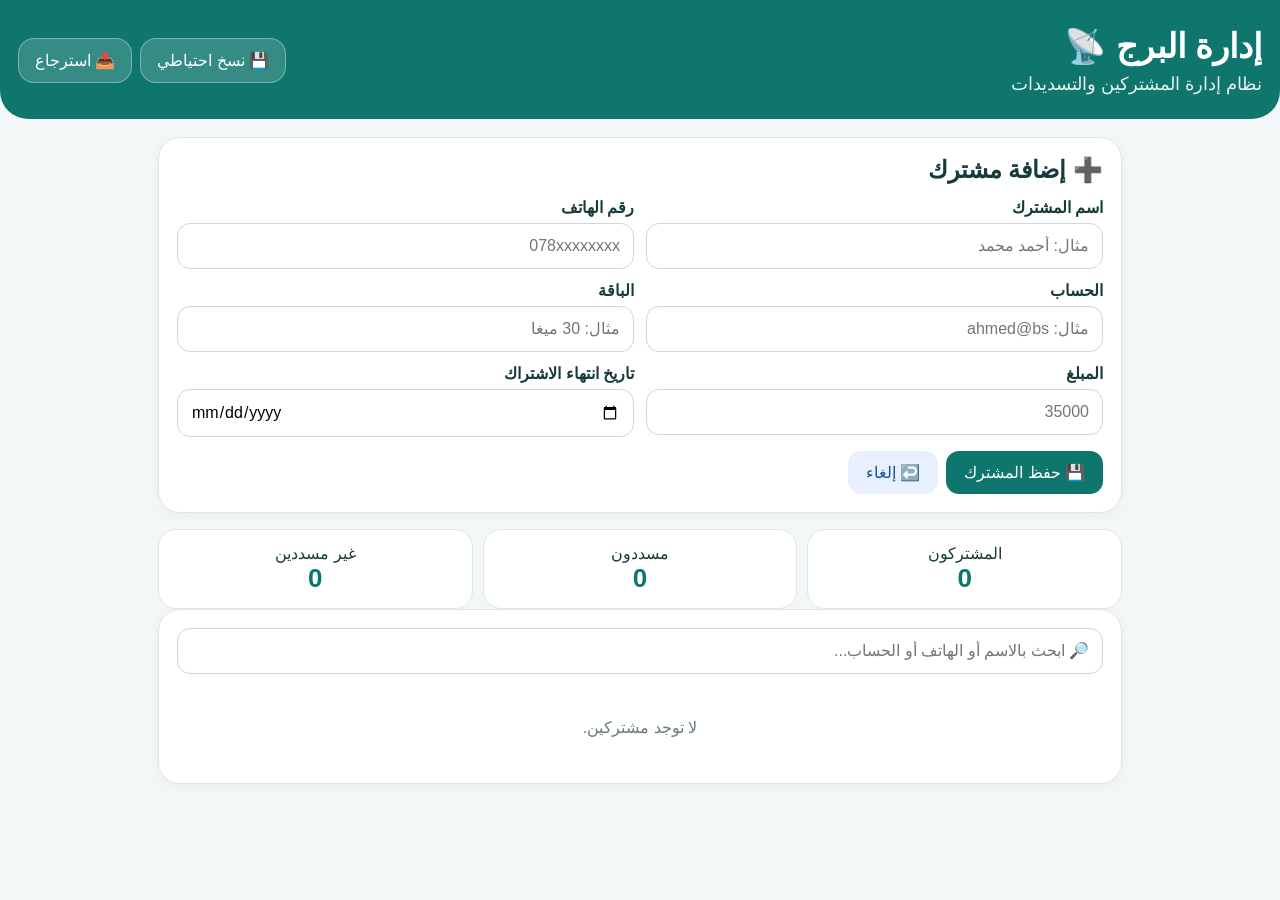
==== commit c79138b2: "Add files via upload" ====
--- a/index.html
+++ b/index.html
@@ -7,372 +7,230 @@
 <title>إدارة البرج</title>
 <style>
 *{box-sizing:border-box}
-body{margin:0;background:#f3f7f7;color:#243238;font-family:-apple-system,BlinkMacSystemFont,"Segoe UI",Tahoma,Arial,sans-serif}
+body{margin:0;background:#f3f7f7;color:#173b3a;font-family:-apple-system,BlinkMacSystemFont,"Segoe UI",Tahoma,Arial,sans-serif}
 button,input,select,textarea{font:inherit}
 button{cursor:pointer;border:0}
-.container{max-width:1000px;margin:auto;padding:18px}
-.header{background:#0f766e;color:#fff;padding:22px 18px;border-radius:0 0 24px 24px;box-shadow:0 4px 15px #0002}
-.headerRow{display:flex;justify-content:space-between;align-items:center;gap:12px}
-.logo{font-size:31px;font-weight:800}
-.subtitle{font-size:16px;opacity:.95;margin-top:5px}
-.headerBtns{display:flex;gap:8px;flex-wrap:wrap}
-.smallBtn{background:#ffffff22;color:#fff;border:1px solid #ffffff55;padding:10px 13px;border-radius:13px}
-.card{background:#fff;border:1px solid #dbe7e7;border-radius:20px;padding:18px;margin:16px 0;box-shadow:0 2px 8px #0000000b}
-h2,h3{margin-top:0}
+.header{background:#0f766e;color:#fff;padding:26px 18px 24px;border-radius:0 0 28px 28px;display:flex;justify-content:space-between;gap:16px;align-items:center}
+.title h1{margin:0;font-size:34px}.title p{margin:7px 0 0;font-size:18px;opacity:.9}
+.header-actions{display:flex;gap:8px;flex-wrap:wrap}
+.header-actions button{background:rgba(255,255,255,.16);color:#fff;border:1px solid rgba(255,255,255,.35);padding:12px 16px;border-radius:16px}
+.wrap{max-width:1000px;margin:auto;padding:18px}
+.card{background:#fff;border:1px solid #dce8e7;border-radius:22px;padding:18px;margin-bottom:16px;box-shadow:0 3px 12px rgba(0,0,0,.04)}
+h2{margin:0 0 14px}
 .grid{display:grid;grid-template-columns:repeat(2,minmax(0,1fr));gap:12px}
-@media(max-width:650px){.grid{grid-template-columns:1fr}.headerRow{align-items:flex-start;flex-direction:column}}
 label{display:block;font-weight:700;margin-bottom:6px}
-input,select,textarea{width:100%;padding:13px;border:1px solid #cfdcdc;border-radius:12px;background:#fff;outline:none}
-input:focus,textarea:focus{border-color:#0f766e;box-shadow:0 0 0 3px #0f766e18}
-textarea{min-height:90px;resize:vertical}
-.primary{background:#0f766e;color:#fff;padding:12px 17px;border-radius:12px;font-weight:800}
-.secondary{background:#eaf1ff;color:#174ea6;padding:12px 17px;border-radius:12px;font-weight:800}
-.success{background:#e6f7ef;color:#087443;padding:12px 17px;border-radius:12px;font-weight:800}
-.warning{background:#fff4d8;color:#805d00;padding:12px 17px;border-radius:12px;font-weight:800}
-.danger{background:#ffeded;color:#b42318;padding:12px 17px;border-radius:12px;font-weight:800}
-.row{display:flex;gap:9px;flex-wrap:wrap;align-items:center}
-.stats{display:grid;grid-template-columns:repeat(4,1fr);gap:10px}
-@media(max-width:650px){.stats{grid-template-columns:repeat(2,1fr)}}
-.stat{background:#fff;border:1px solid #dbe7e7;border-radius:16px;padding:14px;text-align:center}
-.stat b{display:block;font-size:24px;color:#0f766e}
-.stat span{font-size:13px;color:#607174}
-.search{margin-bottom:12px}
-.subscriber{background:#fff;border:1px solid #dbe7e7;border-radius:20px;padding:17px;margin:13px 0;box-shadow:0 2px 8px #00000009}
-.subTop{display:flex;justify-content:space-between;gap:10px;align-items:flex-start}
-.name{font-size:21px;font-weight:900}
-.badge{display:inline-block;padding:7px 11px;border-radius:999px;font-weight:800;font-size:13px}
-.paidBadge{background:#e1f7ed;color:#087443}
-.unpaidBadge{background:#fff0f0;color:#b42318}
-.info{margin:12px 0;line-height:1.9;color:#506064}
-.info div{margin:2px 0}
-.actions{display:flex;gap:8px;flex-wrap:wrap}
-.actions button{flex:1 1 130px}
-.receipt{margin-top:12px;background:#f8fbfb;border:1px dashed #9bb8b8;border-radius:16px;padding:15px}
-.receiptTitle{text-align:center;font-size:20px;font-weight:900;color:#0f766e;margin-bottom:10px}
-.receiptLine{display:flex;justify-content:space-between;gap:10px;padding:6px 0;border-bottom:1px solid #e2ecec}
-.receiptLine:last-child{border-bottom:0}
-.muted{color:#6b7b7e}
-.empty{text-align:center;padding:35px;color:#718083}
-.notice{background:#fff7df;border:1px solid #efd994;color:#6e5600;padding:13px;border-radius:14px;margin:12px 0}
-.footer{text-align:center;color:#718083;padding:20px;font-size:12px}
-.modal{position:fixed;inset:0;background:#0008;display:none;align-items:flex-end;justify-content:center;padding:12px;z-index:20}
-.modal.show{display:flex}
-.modalBox{width:min(700px,100%);max-height:90vh;overflow:auto;background:#fff;border-radius:22px;padding:18px}
-.modalHead{display:flex;justify-content:space-between;align-items:center}
-.close{background:#eee;border-radius:50%;width:40px;height:40px;font-size:22px}
-hr{border:0;border-top:1px solid #e5eeee;margin:18px 0}
+input,select,textarea{width:100%;padding:13px;border:1px solid #cbdad9;border-radius:13px;background:#fff;outline:none}
+input:focus,select:focus,textarea:focus{border-color:#0f766e}
+.actions{display:flex;gap:8px;flex-wrap:wrap;margin-top:14px}
+.primary{background:#0f766e;color:#fff;padding:12px 18px;border-radius:13px}
+.secondary{background:#e8f0ff;color:#18519a;padding:12px 18px;border-radius:13px}
+.green{background:#e4f7ef;color:#087744;padding:12px 18px;border-radius:13px}
+.yellow{background:#fff4d8;color:#805d00;padding:12px 18px;border-radius:13px}
+.red{background:#ffe9e7;color:#b42318;padding:12px 18px;border-radius:13px}
+.stats{display:grid;grid-template-columns:repeat(3,1fr);gap:10px}
+.stat{background:#fff;border:1px solid #dce8e7;border-radius:18px;padding:14px;text-align:center}
+.stat b{font-size:26px;display:block;color:#0f766e}
+.search{margin-bottom:16px}
+.subscriber{background:#fff;border:2px solid #dce8e7;border-radius:22px;padding:18px;margin-bottom:14px}
+.top{display:flex;justify-content:space-between;gap:10px;align-items:center}
+.name{font-size:24px;font-weight:800}
+.badge{padding:8px 13px;border-radius:999px;background:#e3f7ed;color:#087744;font-weight:800}
+.badge.unpaid{background:#fff0e8;color:#b54708}
+.info{line-height:1.9;color:#49615f;margin-top:8px}
+.small{font-size:14px;color:#657b79}
+.receipt{display:none;background:#fffdf4;border:2px dashed #d4b35c;border-radius:18px;padding:16px;margin-top:12px}
+.receipt.show{display:block}
+.receipt h3{margin-top:0}
+.notice{padding:12px 14px;border-radius:13px;background:#eef8f7;color:#17615e;margin-bottom:12px}
+.empty{text-align:center;padding:28px;color:#687d7b}
+@media(max-width:650px){.header{align-items:flex-start}.grid{grid-template-columns:1fr}.stats{grid-template-columns:1fr 1fr 1fr}.title h1{font-size:29px}.name{font-size:21px}}
 </style>
 </head>
 <body>
-
 <header class="header">
-  <div class="container" style="padding:0">
-    <div class="headerRow">
-      <div>
-        <div class="logo">إدارة البرج 📡</div>
-        <div class="subtitle">نظام إدارة المشتركين والتسديدات</div>
-      </div>
-      <div class="headerBtns">
-        <button class="smallBtn" onclick="backupData()">💾 نسخ احتياطي</button>
-        <button class="smallBtn" onclick="document.getElementById('restoreInput').click()">📥 استرجاع</button>
-        <input id="restoreInput" type="file" accept=".json,application/json" style="display:none" onchange="restoreData(event)">
-      </div>
-    </div>
+  <div class="title">
+    <h1>إدارة البرج 📡</h1>
+    <p>نظام إدارة المشتركين والتسديدات</p>
+  </div>
+  <div class="header-actions">
+    <button onclick="backupData()">💾 نسخ احتياطي</button>
+    <button onclick="document.getElementById('restoreInput').click()">📥 استرجاع</button>
+    <input id="restoreInput" type="file" accept=".json,application/json" hidden onchange="restoreData(event)">
   </div>
 </header>
 
-<main class="container">
-
-<section class="stats">
-  <div class="stat"><b id="totalCount">0</b><span>كل المشتركين</span></div>
-  <div class="stat"><b id="paidCount">0</b><span>مسدد</span></div>
-  <div class="stat"><b id="unpaidCount">0</b><span>غير مسدد</span></div>
-  <div class="stat"><b id="expiringCount">0</b><span>ينتهي قريباً</span></div>
-</section>
-
-<section class="card">
-  <h2>➕ إضافة مشترك</h2>
-  <div class="grid">
-    <div>
-      <label>اسم المشترك</label>
-      <input id="name" placeholder="مثال: عمر سلام">
+<main class="wrap">
+  <section class="card">
+    <h2 id="formTitle">➕ إضافة مشترك</h2>
+    <div class="grid">
+      <div><label>اسم المشترك</label><input id="name" placeholder="مثال: أحمد محمد"></div>
+      <div><label>رقم الهاتف</label><input id="phone" inputmode="tel" placeholder="078xxxxxxxx"></div>
+      <div><label>الحساب</label><input id="account" placeholder="مثال: ahmed@bs"></div>
+      <div><label>الباقة</label><input id="package" placeholder="مثال: 30 ميغا"></div>
+      <div><label>المبلغ</label><input id="amount" type="number" min="0" placeholder="35000"></div>
+      <div><label>تاريخ انتهاء الاشتراك</label><input id="expiry" type="date"></div>
     </div>
-    <div>
-      <label>رقم الهاتف</label>
-      <input id="phone" inputmode="tel" placeholder="077xxxxxxxx">
+    <div class="actions">
+      <button class="primary" onclick="saveSubscriber()">💾 حفظ المشترك</button>
+      <button class="secondary" onclick="clearForm()">↩️ إلغاء</button>
     </div>
-    <div>
-      <label>الحساب</label>
-      <input id="account" placeholder="مثال: omarss@bs">
-    </div>
-    <div>
-      <label>الباقة</label>
-      <input id="plan" value="30 ميغا" placeholder="مثال: 30 ميغا">
-    </div>
-    <div>
-      <label>المبلغ</label>
-      <input id="amount" type="number" min="0" placeholder="35000">
-    </div>
-    <div>
-      <label>تاريخ انتهاء الاشتراك</label>
-      <input id="expiry" type="date">
-    </div>
-  </div>
-  <div class="row" style="margin-top:14px">
-    <button class="primary" onclick="addSubscriber()">➕ حفظ المشترك</button>
-    <button class="secondary" onclick="clearForm()">مسح الحقول</button>
-  </div>
-</section>
-
-<section class="card">
-  <h2>📋 المشتركين</h2>
-  <input class="search" id="search" placeholder="🔎 ابحث بالاسم أو الرقم أو الحساب..." oninput="render()">
-  <div class="row" style="margin-bottom:12px">
-    <button class="secondary" onclick="setFilter('all')">الكل</button>
-    <button class="success" onclick="setFilter('paid')">مسدد</button>
-    <button class="warning" onclick="setFilter('unpaid')">غير مسدد</button>
-    <button class="danger" onclick="setFilter('expiring')">قريب الانتهاء</button>
-  </div>
-  <div id="list"></div>
-</section>
-
-<section class="card">
-  <h2>💬 رسالة التنبيه</h2>
-  <p class="muted">يمكنك تعديل النص، وسيتم استخدامه عند الضغط على «تنبيه واتساب».</p>
-  <textarea id="reminderTemplate">السلام عليكم {name}، نود تنبيهك بأن اشتراكك في برج الإنترنت سينتهي بتاريخ {expiry}. المتبقي {days} يوم. يرجى التجديد لتجنب انقطاع الخدمة. شكراً لكم.</textarea>
-  <div class="row" style="margin-top:10px">
-    <button class="primary" onclick="saveTemplate()">💾 حفظ الرسالة</button>
-  </div>
-</section>
-
-<div class="footer">إدارة البرج — البيانات محفوظة على هذا الجهاز.</div>
+    <input id="editId" type="hidden">
+  </section>
+
+  <section class="stats">
+    <div class="stat"><span>المشتركون</span><b id="countAll">0</b></div>
+    <div class="stat"><span>مسددون</span><b id="countPaid">0</b></div>
+    <div class="stat"><span>غير مسددين</span><b id="countUnpaid">0</b></div>
+  </section>
+
+  <section class="card">
+    <input class="search" id="search" placeholder="🔎 ابحث بالاسم أو الهاتف أو الحساب..." oninput="render()">
+    <div id="list"></div>
+  </section>
 </main>
 
-<div id="modal" class="modal">
-  <div class="modalBox">
-    <div class="modalHead">
-      <h2 id="modalTitle">إيصال الدفع</h2>
-      <button class="close" onclick="closeModal()">×</button>
-    </div>
-    <div id="modalContent"></div>
-  </div>
-</div>
-
 <script>
-const KEY="tower_management_subscribers_v3";
-const TEMPLATE_KEY="tower_management_reminder_template_v3";
+const KEY="idar_al_burj_subscribers_v3";
 let subscribers=JSON.parse(localStorage.getItem(KEY)||"[]");
-let filter="all";
-
-function save(){localStorage.setItem(KEY,JSON.stringify(subscribers));}
-function uid(){return Date.now().toString(36)+Math.random().toString(36).slice(2,8);}
-function money(n){return Number(n||0).toLocaleString("ar-IQ")+" د.ع";}
-function today(){return new Date().toISOString().slice(0,10);}
-function daysLeft(date){
-  if(!date)return null;
+
+function saveDB(){localStorage.setItem(KEY,JSON.stringify(subscribers));}
+function esc(v){return String(v??"").replace(/[&<>"']/g,m=>({"&":"&amp;","<":"&lt;",">":"&gt;",'"':"&quot;","'":"&#039;"}[m]));}
+function money(v){return Number(v||0).toLocaleString("ar-IQ")+" د.ع";}
+function normalizePhone(p){
+  let x=String(p||"").replace(/[^\d+]/g,"");
+  if(x.startsWith("00964")) x="+"+x.slice(2);
+  if(x.startsWith("964")) x="+"+x;
+  if(x.startsWith("07")) x="+964"+x.slice(1);
+  return x;
+}
+function wa(phone,text){
+  const n=normalizePhone(phone).replace("+","");
+  if(!n){alert("لا يوجد رقم هاتف لهذا المشترك");return;}
+  location.href="https://wa.me/"+n+"?text="+encodeURIComponent(text);
+}
+function daysLeft(expiry){
+  if(!expiry)return "";
   const a=new Date(); a.setHours(0,0,0,0);
-  const b=new Date(date+"T00:00:00"); 
+  const b=new Date(expiry+"T00:00:00");
   return Math.ceil((b-a)/86400000);
 }
-function formatDate(date){
-  if(!date)return "-";
-  const d=new Date(date+"T00:00:00");
-  return d.toLocaleDateString("ar-IQ",{year:"numeric",month:"2-digit",day:"2-digit"});
-}
-function normalizePhone(phone){
-  let p=String(phone||"").replace(/[^\d+]/g,"");
-  if(p.startsWith("00"))p="+"+p.slice(2);
-  if(p.startsWith("0"))p="+964"+p.slice(1);
-  if(!p.startsWith("+"))p="+"+p;
-  return p.replace("+","");
-}
-function waUrl(phone,text){
-  return "https://wa.me/"+normalizePhone(phone)+"?text="+encodeURIComponent(text);
-}
-function messageTemplate(s){
-  let days=daysLeft(s.expiry);
-  let t=document.getElementById("reminderTemplate").value;
-  return t.replaceAll("{name}",s.name||"")
-    .replaceAll("{expiry}",formatDate(s.expiry))
-    .replaceAll("{days}",String(days===null?"":days))
-    .replaceAll("{amount}",money(s.amount));
-}
 function receiptText(s){
-  return "إيصال تسديد - إدارة البرج\n"+
-    "رقم الإيصال: "+(s.receiptNo||"-")+"\n"+
-    "المشترك: "+s.name+"\n"+
-    "الهاتف: "+s.phone+"\n"+
-    "الحساب: "+(s.account||"-")+"\n"+
-    "الباقة: "+(s.plan||"-")+"\n"+
-    "المبلغ: "+money(s.amount)+"\n"+
-    "حالة التسديد: تم تسديد المبلغ ✅\n"+
-    "تاريخ التسديد: "+formatDate(s.paidAt)+"\n"+
-    "تاريخ انتهاء الاشتراك: "+formatDate(s.expiry)+"\n\n"+
-    "شكراً لتسديدكم، نتمنى لكم خدمة مستقرة.";
-}
-function setFilter(f){filter=f;render();}
-function clearForm(){
-  ["name","phone","account","plan","amount","expiry"].forEach(id=>document.getElementById(id).value=id==="plan"?"30 ميغا":"");
-}
-function addSubscriber(){
-  const s={
-    id:uid(),
-    name:document.getElementById("name").value.trim(),
-    phone:document.getElementById("phone").value.trim(),
-    account:document.getElementById("account").value.trim(),
-    plan:document.getElementById("plan").value.trim(),
-    amount:Number(document.getElementById("amount").value||0),
-    expiry:document.getElementById("expiry").value,
-    paid:false,
-    paidAt:"",
-    receiptNo:""
-  };
-  if(!s.name){alert("اكتب اسم المشترك");return;}
-  if(!s.phone){alert("اكتب رقم الهاتف");return;}
-  if(!s.expiry){alert("اختر تاريخ انتهاء الاشتراك");return;}
-  subscribers.unshift(s);save();clearForm();render();
-  alert("تم حفظ المشترك بنجاح ✅");
-}
-function markPaid(id){
-  const s=subscribers.find(x=>x.id===id); if(!s)return;
-  if(s.paid){showReceipt(id);return;}
-  s.paid=true;
-  s.paidAt=today();
-  s.receiptNo="BR-"+new Date().getTime().toString().slice(-8);
-  save();render();showReceipt(id);
-}
-function cancelPaid(id){
-  const s=subscribers.find(x=>x.id===id); if(!s)return;
-  if(confirm("هل تريد إلغاء حالة التسديد؟")){
-    s.paid=false;s.paidAt="";s.receiptNo="";save();render();
+  return `إيصال تسديد - إدارة البرج%0Aالمشترك: ${s.name}%0Aالمبلغ: ${money(s.amount)}%0Aالحالة: تم تسديد المبلغ ✅%0Aتاريخ التسديد: ${s.paidAt||""}%0Aتاريخ انتهاء الاشتراك: ${s.expiry||""}%0Aرقم الإيصال: ${s.receiptNo||""}`;
+}
+function reminderText(s){
+  const d=daysLeft(s.expiry);
+  return `السلام عليكم ${s.name}%0Aنود تنبيهكم بأن اشتراك الإنترنت سينتهي بتاريخ ${s.expiry}، والمتبقي ${d} يوم.%0Aإدارة البرج 📡`;
+}
+function saveSubscriber(){
+  const name=document.getElementById("name").value.trim();
+  const phone=document.getElementById("phone").value.trim();
+  const account=document.getElementById("account").value.trim();
+  const packageName=document.getElementById("package").value.trim();
+  const amount=document.getElementById("amount").value;
+  const expiry=document.getElementById("expiry").value;
+  if(!name||!phone||!amount||!expiry){alert("يرجى إدخال الاسم ورقم الهاتف والمبلغ وتاريخ الانتهاء");return;}
+  const id=document.getElementById("editId").value;
+  if(id){
+    const s=subscribers.find(x=>x.id===id);
+    if(s){s.name=name;s.phone=phone;s.account=account;s.package=packageName;s.amount=amount;s.expiry=expiry;}
+  }else{
+    subscribers.unshift({id:Date.now().toString(),name,phone,account,package:packageName,amount,expiry,paid:false});
   }
-}
-function deleteSubscriber(id){
-  if(!confirm("حذف هذا المشترك نهائياً؟"))return;
-  subscribers=subscribers.filter(x=>x.id!==id);save();render();
+  saveDB();clearForm();render();alert("تم حفظ المشترك بنجاح ✅");
 }
 function editSubscriber(id){
   const s=subscribers.find(x=>x.id===id); if(!s)return;
+  document.getElementById("editId").value=s.id;
   document.getElementById("name").value=s.name||"";
   document.getElementById("phone").value=s.phone||"";
   document.getElementById("account").value=s.account||"";
-  document.getElementById("plan").value=s.plan||"";
+  document.getElementById("package").value=s.package||"";
   document.getElementById("amount").value=s.amount||"";
   document.getElementById("expiry").value=s.expiry||"";
-  subscribers=subscribers.filter(x=>x.id!==id);save();render();
-  window.scrollTo({top:0,behavior:"smooth"});
+  document.getElementById("formTitle").textContent="✏️ تعديل المشترك";
+  scrollTo({top:0,behavior:"smooth"});
+}
+function clearForm(){
+  document.querySelectorAll("#name,#phone,#account,#package,#amount,#expiry").forEach(e=>e.value="");
+  document.getElementById("editId").value="";
+  document.getElementById("formTitle").textContent="➕ إضافة مشترك";
+}
+function markPaid(id){
+  const s=subscribers.find(x=>x.id===id); if(!s)return;
+  s.paid=true;s.paidAt=new Date().toLocaleDateString("ar-IQ");s.receiptNo="R-"+Date.now().toString().slice(-7);
+  saveDB();render();
+}
+function cancelPaid(id){
+  const s=subscribers.find(x=>x.id===id); if(!s)return;
+  s.paid=false;s.paidAt="";s.receiptNo="";
+  saveDB();render();
+}
+function deleteSubscriber(id){
+  if(!confirm("حذف هذا المشترك؟"))return;
+  subscribers=subscribers.filter(x=>x.id!==id);saveDB();render();
 }
 function showReceipt(id){
-  const s=subscribers.find(x=>x.id===id); if(!s)return;
-  document.getElementById("modalTitle").textContent="🧾 إيصال التسديد";
-  document.getElementById("modalContent").innerHTML=
-    '<div class="receipt">'+
-    '<div class="receiptTitle">إدارة البرج 📡</div>'+
-    '<div class="receiptLine"><b>رقم الإيصال</b><span>'+esc(s.receiptNo)+'</span></div>'+
-    '<div class="receiptLine"><b>المشترك</b><span>'+esc(s.name)+'</span></div>'+
-    '<div class="receiptLine"><b>الهاتف</b><span>'+esc(s.phone)+'</span></div>'+
-    '<div class="receiptLine"><b>الحساب</b><span>'+esc(s.account||"-")+'</span></div>'+
-    '<div class="receiptLine"><b>الباقة</b><span>'+esc(s.plan||"-")+'</span></div>'+
-    '<div class="receiptLine"><b>المبلغ</b><span>'+money(s.amount)+'</span></div>'+
-    '<div class="receiptLine"><b>الحالة</b><span style="color:#087443;font-weight:900">تم تسديد المبلغ ✅</span></div>'+
-    '<div class="receiptLine"><b>تاريخ التسديد</b><span>'+formatDate(s.paidAt)+'</span></div>'+
-    '<div class="receiptLine"><b>الانتهاء</b><span>'+formatDate(s.expiry)+'</span></div>'+
-    '</div>'+
-    '<div class="row" style="margin-top:14px">'+
-    '<button class="success" onclick="sendReceiptWhatsApp(\''+s.id+'\')">📲 إرسال الإيصال واتساب</button>'+
-    '<button class="secondary" onclick="window.print()">🖨️ طباعة</button>'+
-    '</div>';
-  document.getElementById("modal").classList.add("show");
-}
-function sendReceiptWhatsApp(id){
-  const s=subscribers.find(x=>x.id===id); if(!s)return;
-  if(!s.paid){alert("يجب تسجيل التسديد أولاً");return;}
-  window.open(waUrl(s.phone,receiptText(s)),"_blank");
-}
-function sendReminder(id){
-  const s=subscribers.find(x=>x.id===id); if(!s)return;
-  window.open(waUrl(s.phone,messageTemplate(s)),"_blank");
-}
-function saveTemplate(){
-  localStorage.setItem(TEMPLATE_KEY,document.getElementById("reminderTemplate").value);
-  alert("تم حفظ رسالة التنبيه ✅");
-}
-function backupData(){
-  const data={version:3,exportedAt:new Date().toISOString(),subscribers,template:document.getElementById("reminderTemplate").value};
-  const blob=new Blob([JSON.stringify(data,null,2)],{type:"application/json"});
-  const a=document.createElement("a");
-  a.href=URL.createObjectURL(blob);a.download="tower-backup.json";a.click();
-  URL.revokeObjectURL(a.href);
-}
-function restoreData(e){
-  const file=e.target.files[0]; if(!file)return;
-  const r=new FileReader();
-  r.onload=function(){
-    try{
-      const data=JSON.parse(r.result);
-      if(!Array.isArray(data.subscribers))throw new Error();
-      subscribers=data.subscribers;save();
-      if(data.template)document.getElementById("reminderTemplate").value=data.template;
-      render();alert("تم استرجاع النسخة الاحتياطية ✅");
-    }catch(err){alert("ملف النسخة الاحتياطية غير صالح");}
-  };
-  r.readAsText(file);
-  e.target.value="";
-}
-function closeModal(){document.getElementById("modal").classList.remove("show");}
-function esc(v){
-  return String(v??"").replace(/[&<>"']/g,c=>({"&":"&amp;","<":"&lt;",">":"&gt;",'"':"&quot;","'":"&#039;"}[c]));
+  const el=document.getElementById("receipt-"+id);
+  if(el)el.classList.toggle("show");
 }
 function render(){
   const q=document.getElementById("search").value.trim().toLowerCase();
-  const filtered=subscribers.filter(s=>{
-    const text=(s.name+" "+s.phone+" "+s.account).toLowerCase();
-    if(q && !text.includes(q))return false;
-    const d=daysLeft(s.expiry);
-    if(filter==="paid"&&!s.paid)return false;
-    if(filter==="unpaid"&&s.paid)return false;
-    if(filter==="expiring"&&(d===null||d<0||d>7))return false;
-    return true;
-  });
-  document.getElementById("totalCount").textContent=subscribers.length;
-  document.getElementById("paidCount").textContent=subscribers.filter(s=>s.paid).length;
-  document.getElementById("unpaidCount").textContent=subscribers.filter(s=>!s.paid).length;
-  document.getElementById("expiringCount").textContent=subscribers.filter(s=>{let d=daysLeft(s.expiry);return d!==null&&d>=0&&d<=7}).length;
-
+  const filtered=subscribers.filter(s=>(s.name+" "+s.phone+" "+s.account).toLowerCase().includes(q));
+  document.getElementById("countAll").textContent=subscribers.length;
+  document.getElementById("countPaid").textContent=subscribers.filter(s=>s.paid).length;
+  document.getElementById("countUnpaid").textContent=subscribers.filter(s=>!s.paid).length;
   const list=document.getElementById("list");
-  if(!filtered.length){list.innerHTML='<div class="empty">لا توجد نتائج حالياً.</div>';return;}
+  if(!filtered.length){list.innerHTML='<div class="empty">لا توجد مشتركين.</div>';return;}
   list.innerHTML=filtered.map(s=>{
     const d=daysLeft(s.expiry);
-    let remaining=d===null?"-":(d<0?"منتهي":d+" يوم");
-    let badge=s.paid?'<span class="badge paidBadge">مسدد ✓</span>':'<span class="badge unpaidBadge">غير مسدد</span>';
-    let payButton=s.paid
-      ?'<button class="secondary" onclick="cancelPaid(\''+s.id+'\')">إلغاء التسديد</button>'
-      :'<button class="success" onclick="markPaid(\''+s.id+'\')">✅ تم تسديد المبلغ</button>';
-    return '<div class="subscriber">'+
-      '<div class="subTop"><div><div class="name">'+esc(s.name)+'</div></div>'+badge+'</div>'+
-      '<div class="info">'+
-      '<div>📱 '+esc(s.phone)+'</div>'+
-      '<div>👤 الحساب: '+esc(s.account||"-")+'</div>'+
-      '<div>📶 الباقة: '+esc(s.plan||"-")+'</div>'+
-      '<div>💰 المبلغ: '+money(s.amount)+'</div>'+
-      '<div>📅 '+formatDate(s.expiry)+'</div>'+
-      '<div>⏱️ متبقي: '+remaining+'</div>'+
-      '</div>'+
-      '<div class="actions">'+
-      '<button class="primary" onclick="sendReminder(\''+s.id+'\')">💬 تنبيه واتساب</button>'+
-      '<button class="warning" onclick="showReceipt(\''+s.id+'\')">🧾 إيصال</button>'+
-      payButton+
-      '<button class="secondary" onclick="editSubscriber(\''+s.id+'\')">✏️ تعديل</button>'+
-      '<button class="danger" onclick="deleteSubscriber(\''+s.id+'\')">🗑️ حذف</button>'+
-      '</div>'+
-      '</div>';
+    const status=s.paid?'<span class="badge">مسدد ✓</span>':'<span class="badge unpaid">غير مسدد</span>';
+    return `<article class="subscriber">
+      <div class="top"><div class="name">${esc(s.name)}</div>${status}</div>
+      <div class="info">
+        📱 ${esc(s.phone)}<br>
+        👤 الحساب: ${esc(s.account||"-")}<br>
+        📶 الباقة: ${esc(s.package||"-")}<br>
+        💰 ${money(s.amount)}<br>
+        📅 ${esc(s.expiry)}<br>
+        ⏱️ ${d<0?"منتهي":d+" يوم متبقي"}
+      </div>
+      <div class="actions">
+        ${s.paid
+          ? `<button class="secondary" onclick="cancelPaid('${s.id}')">إلغاء التسديد</button>
+             <button class="yellow" onclick="showReceipt('${s.id}')">🧾 عرض الإيصال</button>
+             <button class="green" onclick="wa('${esc(s.phone)}','${receiptText(s)}')">📲 إرسال الإيصال واتساب</button>`
+          : `<button class="green" onclick="wa('${esc(s.phone)}','${reminderText(s)}')">💬 تنبيه واتساب</button>
+             <button class="yellow" onclick="showReceipt('${s.id}')">🧾 إيصال</button>
+             <button class="primary" onclick="markPaid('${s.id}')">✅ تم تسديد المبلغ</button>`
+        }
+        <button class="secondary" onclick="editSubscriber('${s.id}')">✏️ تعديل</button>
+        <button class="red" onclick="deleteSubscriber('${s.id}')">🗑️ حذف</button>
+      </div>
+      <div class="receipt" id="receipt-${s.id}">
+        <h3>🧾 إيصال التسديد</h3>
+        <div>رقم الإيصال: <b>${esc(s.receiptNo||"غير مسدد")}</b></div>
+        <div>المشترك: <b>${esc(s.name)}</b></div>
+        <div>الهاتف: <b>${esc(s.phone)}</b></div>
+        <div>المبلغ: <b>${money(s.amount)}</b></div>
+        <div>الحالة: <b>${s.paid?"تم تسديد المبلغ ✅":"غير مسدد"}</b></div>
+        <div>تاريخ التسديد: <b>${esc(s.paidAt||"-")}</b></div>
+        <div>الانتهاء: <b>${esc(s.expiry)}</b></div>
+      </div>
+    </article>`;
   }).join("");
 }
-(function init(){
-  const saved=localStorage.getItem(TEMPLATE_KEY);
-  if(saved)document.getElementById("reminderTemplate").value=saved;
-  render();
-})();
+function backupData(){
+  const blob=new Blob([JSON.stringify(subscribers,null,2)],{type:"application/json"});
+  const a=document.createElement("a");a.href=URL.createObjectURL(blob);a.download="idar-al-burj-backup.json";a.click();
+  setTimeout(()=>URL.revokeObjectURL(a.href),1000);
+}
+function restoreData(e){
+  const file=e.target.files[0];if(!file)return;
+  const r=new FileReader();
+  r.onload=()=>{try{const data=JSON.parse(r.result);if(!Array.isArray(data))throw 0;subscribers=data;saveDB();render();alert("تم الاسترجاع بنجاح ✅");}catch{alert("ملف النسخة الاحتياطية غير صحيح");}};
+  r.readAsText(file);
+}
+render();
 </script>
 </body>
-</html>
+</html>
